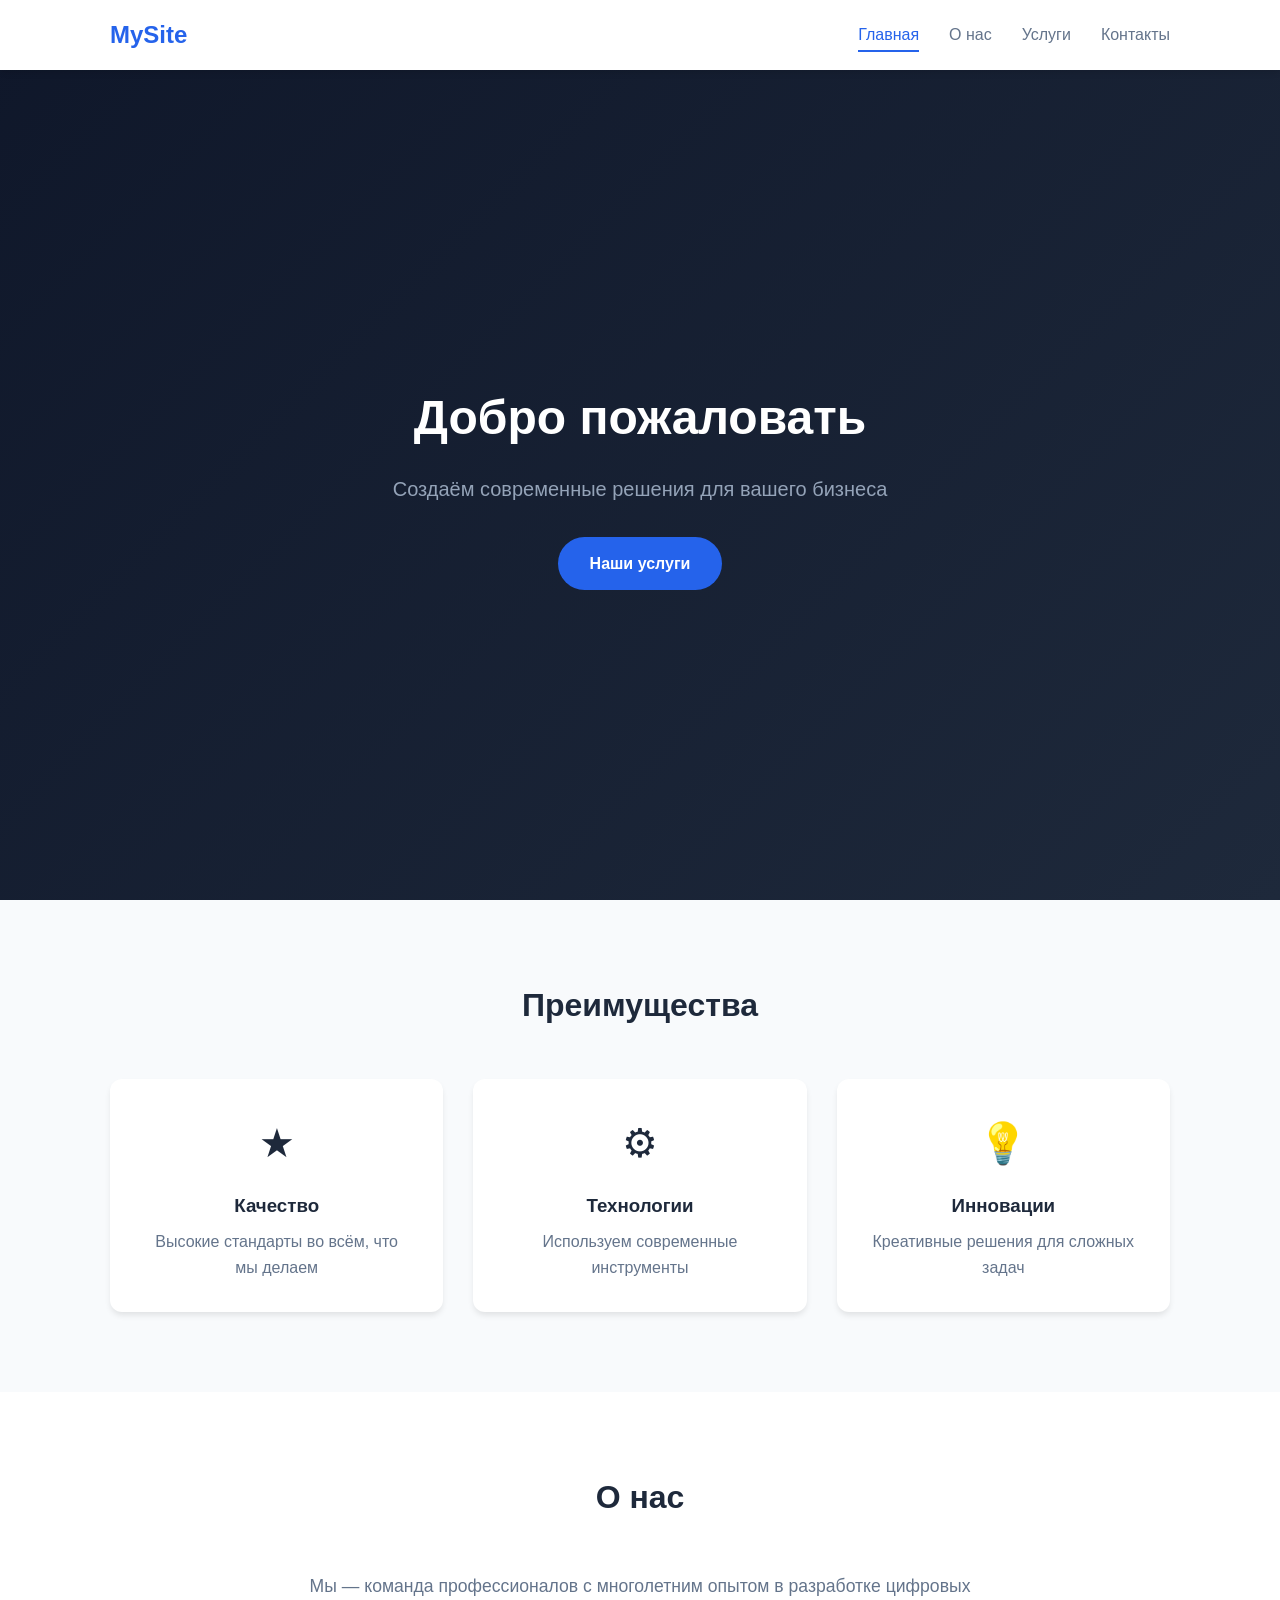
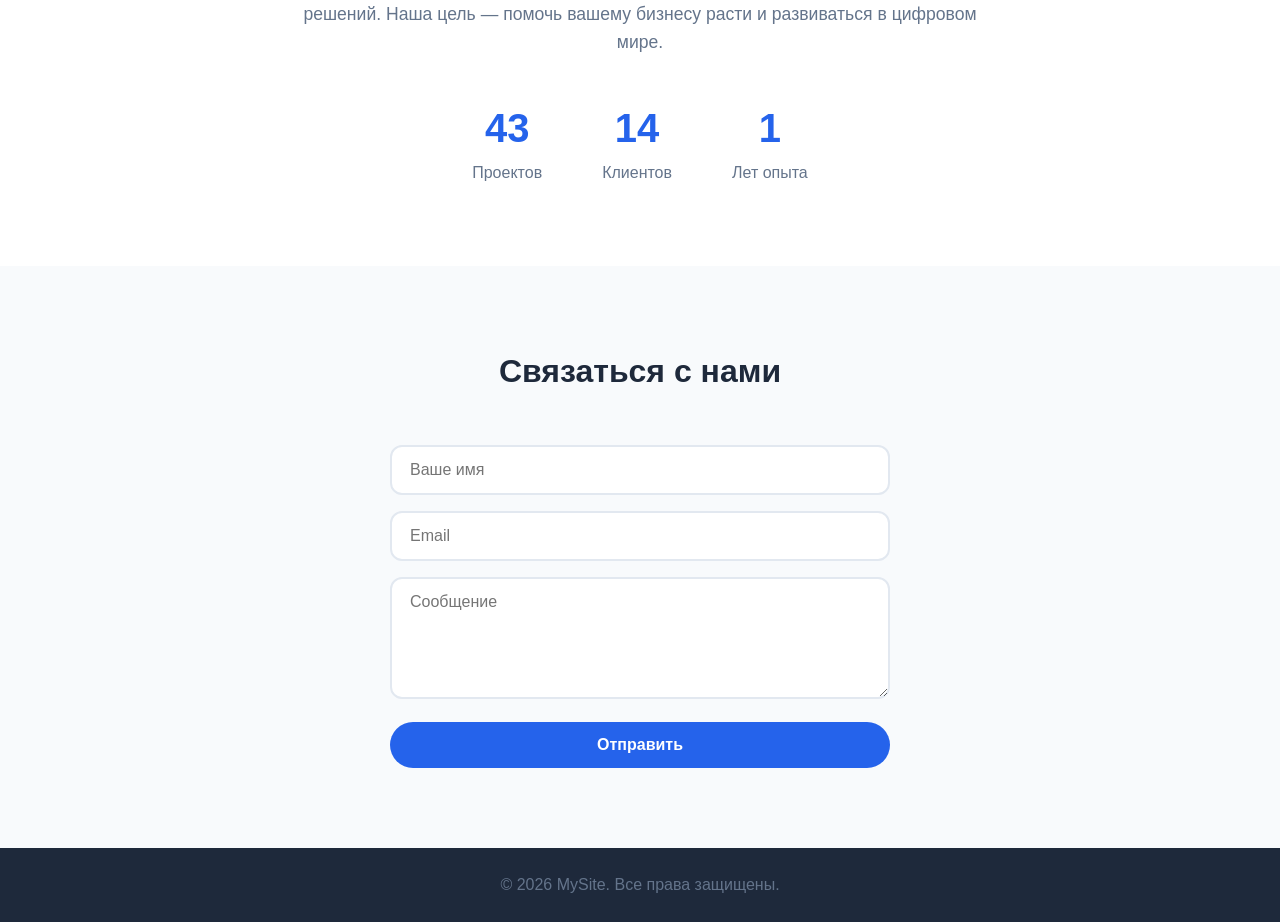
==== index.html @ dabc4416 "Создать структуру сайта: HTML, CSS, JS" ====
<!DOCTYPE html>
<html lang="ru">
<head>
    <meta charset="UTF-8">
    <meta name="viewport" content="width=device-width, initial-scale=1.0">
    <title>Мой сайт</title>
    <link rel="stylesheet" href="css/style.css">
</head>
<body>
    <!-- Шапка -->
    <header class="header">
        <div class="container">
            <a href="index.html" class="logo">MySite</a>
            <nav class="nav" id="nav">
                <a href="index.html" class="nav__link nav__link--active">Главная</a>
                <a href="about.html" class="nav__link">О нас</a>
                <a href="services.html" class="nav__link">Услуги</a>
                <a href="contact.html" class="nav__link">Контакты</a>
            </nav>
            <button class="burger" id="burger" aria-label="Меню">
                <span></span>
                <span></span>
                <span></span>
            </button>
        </div>
    </header>

    <!-- Главный экран -->
    <main>
        <section class="hero">
            <div class="container">
                <h1 class="hero__title">Добро пожаловать</h1>
                <p class="hero__subtitle">Создаём современные решения для вашего бизнеса</p>
                <a href="services.html" class="btn btn--primary">Наши услуги</a>
            </div>
        </section>

        <!-- Преимущества -->
        <section class="features section">
            <div class="container">
                <h2 class="section__title">Преимущества</h2>
                <div class="features__grid">
                    <div class="feature-card">
                        <div class="feature-card__icon">&#9733;</div>
                        <h3 class="feature-card__title">Качество</h3>
                        <p class="feature-card__text">Высокие стандарты во всём, что мы делаем</p>
                    </div>
                    <div class="feature-card">
                        <div class="feature-card__icon">&#9881;</div>
                        <h3 class="feature-card__title">Технологии</h3>
                        <p class="feature-card__text">Используем современные инструменты</p>
                    </div>
                    <div class="feature-card">
                        <div class="feature-card__icon">&#128161;</div>
                        <h3 class="feature-card__title">Инновации</h3>
                        <p class="feature-card__text">Креативные решения для сложных задач</p>
                    </div>
                </div>
            </div>
        </section>

        <!-- О нас -->
        <section class="about section">
            <div class="container">
                <h2 class="section__title">О нас</h2>
                <div class="about__content">
                    <p class="about__text">
                        Мы — команда профессионалов с многолетним опытом в разработке цифровых решений.
                        Наша цель — помочь вашему бизнесу расти и развиваться в цифровом мире.
                    </p>
                    <div class="stats">
                        <div class="stat">
                            <span class="stat__number" data-target="150">0</span>
                            <span class="stat__label">Проектов</span>
                        </div>
                        <div class="stat">
                            <span class="stat__number" data-target="50">0</span>
                            <span class="stat__label">Клиентов</span>
                        </div>
                        <div class="stat">
                            <span class="stat__number" data-target="5">0</span>
                            <span class="stat__label">Лет опыта</span>
                        </div>
                    </div>
                </div>
            </div>
        </section>

        <!-- Контакты -->
        <section class="contact section">
            <div class="container">
                <h2 class="section__title">Связаться с нами</h2>
                <form class="form" id="contactForm">
                    <div class="form__group">
                        <input type="text" class="form__input" placeholder="Ваше имя" required>
                    </div>
                    <div class="form__group">
                        <input type="email" class="form__input" placeholder="Email" required>
                    </div>
                    <div class="form__group">
                        <textarea class="form__input form__input--textarea" placeholder="Сообщение" rows="5" required></textarea>
                    </div>
                    <button type="submit" class="btn btn--primary">Отправить</button>
                </form>
            </div>
        </section>
    </main>

    <!-- Подвал -->
    <footer class="footer">
        <div class="container">
            <p class="footer__text">&copy; 2026 MySite. Все права защищены.</p>
        </div>
    </footer>

    <script src="js/script.js"></script>
</body>
</html>
---- css/style.css ----
/* ===== Reset & Base ===== */
*,
*::before,
*::after {
    margin: 0;
    padding: 0;
    box-sizing: border-box;
}

:root {
    --color-primary: #2563eb;
    --color-primary-dark: #1d4ed8;
    --color-dark: #1e293b;
    --color-gray: #64748b;
    --color-light: #f8fafc;
    --color-white: #ffffff;
    --shadow: 0 4px 6px -1px rgba(0, 0, 0, 0.1);
    --shadow-lg: 0 10px 15px -3px rgba(0, 0, 0, 0.1);
    --radius: 12px;
    --transition: 0.3s ease;
}

html {
    scroll-behavior: smooth;
}

body {
    font-family: -apple-system, BlinkMacSystemFont, 'Segoe UI', Roboto, sans-serif;
    color: var(--color-dark);
    line-height: 1.6;
    background: var(--color-white);
}

.container {
    max-width: 1100px;
    margin: 0 auto;
    padding: 0 20px;
}

a {
    text-decoration: none;
    color: inherit;
}

ul {
    list-style: none;
}

img {
    max-width: 100%;
}

/* ===== Header ===== */
.header {
    position: fixed;
    top: 0;
    left: 0;
    width: 100%;
    background: var(--color-white);
    box-shadow: var(--shadow);
    z-index: 1000;
}

.header .container {
    display: flex;
    align-items: center;
    justify-content: space-between;
    height: 70px;
}

.logo {
    font-size: 1.5rem;
    font-weight: 700;
    color: var(--color-primary);
}

.nav {
    display: flex;
    gap: 30px;
}

.nav__link {
    font-weight: 500;
    color: var(--color-gray);
    transition: color var(--transition);
    position: relative;
}

.nav__link:hover,
.nav__link--active {
    color: var(--color-primary);
}

.nav__link--active::after {
    content: '';
    position: absolute;
    bottom: -4px;
    left: 0;
    width: 100%;
    height: 2px;
    background: var(--color-primary);
}

/* Burger */
.burger {
    display: none;
    flex-direction: column;
    gap: 5px;
    background: none;
    border: none;
    cursor: pointer;
}

.burger span {
    width: 25px;
    height: 3px;
    background: var(--color-dark);
    border-radius: 2px;
    transition: var(--transition);
}

/* ===== Hero ===== */
.hero {
    min-height: 100vh;
    display: flex;
    align-items: center;
    background: linear-gradient(135deg, #0f172a 0%, #1e293b 100%);
    color: var(--color-white);
    text-align: center;
    padding-top: 70px;
}

.hero__title {
    font-size: 3rem;
    margin-bottom: 16px;
}

.hero__subtitle {
    font-size: 1.25rem;
    color: #94a3b8;
    margin-bottom: 32px;
}

/* ===== Buttons ===== */
.btn {
    display: inline-block;
    padding: 14px 32px;
    border-radius: 50px;
    font-weight: 600;
    font-size: 1rem;
    cursor: pointer;
    border: none;
    transition: var(--transition);
}

.btn--primary {
    background: var(--color-primary);
    color: var(--color-white);
}

.btn--primary:hover {
    background: var(--color-primary-dark);
    transform: translateY(-2px);
    box-shadow: var(--shadow-lg);
}

/* ===== Section ===== */
.section {
    padding: 80px 0;
}

.section__title {
    text-align: center;
    font-size: 2rem;
    margin-bottom: 48px;
}

/* ===== Features ===== */
.features {
    background: var(--color-light);
}

.features__grid {
    display: grid;
    grid-template-columns: repeat(auto-fit, minmax(280px, 1fr));
    gap: 30px;
}

.feature-card {
    background: var(--color-white);
    padding: 32px;
    border-radius: var(--radius);
    box-shadow: var(--shadow);
    text-align: center;
    transition: var(--transition);
}

.feature-card:hover {
    transform: translateY(-5px);
    box-shadow: var(--shadow-lg);
}

.feature-card__icon {
    font-size: 2.5rem;
    margin-bottom: 16px;
}

.feature-card__title {
    margin-bottom: 8px;
}

.feature-card__text {
    color: var(--color-gray);
}

/* ===== About ===== */
.about__content {
    text-align: center;
    max-width: 700px;
    margin: 0 auto;
}

.about__text {
    font-size: 1.1rem;
    color: var(--color-gray);
    margin-bottom: 40px;
}

.stats {
    display: flex;
    justify-content: center;
    gap: 60px;
}

.stat {
    text-align: center;
}

.stat__number {
    display: block;
    font-size: 2.5rem;
    font-weight: 700;
    color: var(--color-primary);
}

.stat__label {
    color: var(--color-gray);
}

/* ===== Form ===== */
.contact {
    background: var(--color-light);
}

.form {
    max-width: 500px;
    margin: 0 auto;
    display: flex;
    flex-direction: column;
    gap: 16px;
}

.form__input {
    width: 100%;
    padding: 14px 18px;
    border: 2px solid #e2e8f0;
    border-radius: var(--radius);
    font-size: 1rem;
    transition: var(--transition);
    font-family: inherit;
}

.form__input:focus {
    outline: none;
    border-color: var(--color-primary);
    box-shadow: 0 0 0 3px rgba(37, 99, 235, 0.1);
}

.form__input--textarea {
    resize: vertical;
}

/* ===== Footer ===== */
.footer {
    background: var(--color-dark);
    color: var(--color-gray);
    text-align: center;
    padding: 24px 0;
}

/* ===== Page Hero (inner pages) ===== */
.page-hero {
    min-height: 40vh;
    display: flex;
    align-items: center;
    background: linear-gradient(135deg, #0f172a 0%, #1e293b 100%);
    color: var(--color-white);
    text-align: center;
    padding-top: 70px;
}

.page-hero h1 {
    font-size: 2.5rem;
    margin-bottom: 12px;
}

.page-hero p {
    font-size: 1.15rem;
    color: #94a3b8;
}

/* ===== Responsive ===== */
@media (max-width: 768px) {
    .burger {
        display: flex;
    }

    .nav {
        position: fixed;
        top: 70px;
        left: 0;
        width: 100%;
        background: var(--color-white);
        flex-direction: column;
        align-items: center;
        padding: 20px;
        box-shadow: var(--shadow);
        transform: translateY(-150%);
        transition: transform var(--transition);
    }

    .nav--active {
        transform: translateY(0);
    }

    .hero__title {
        font-size: 2rem;
    }

    .stats {
        gap: 30px;
    }

    .stat__number {
        font-size: 2rem;
    }
}
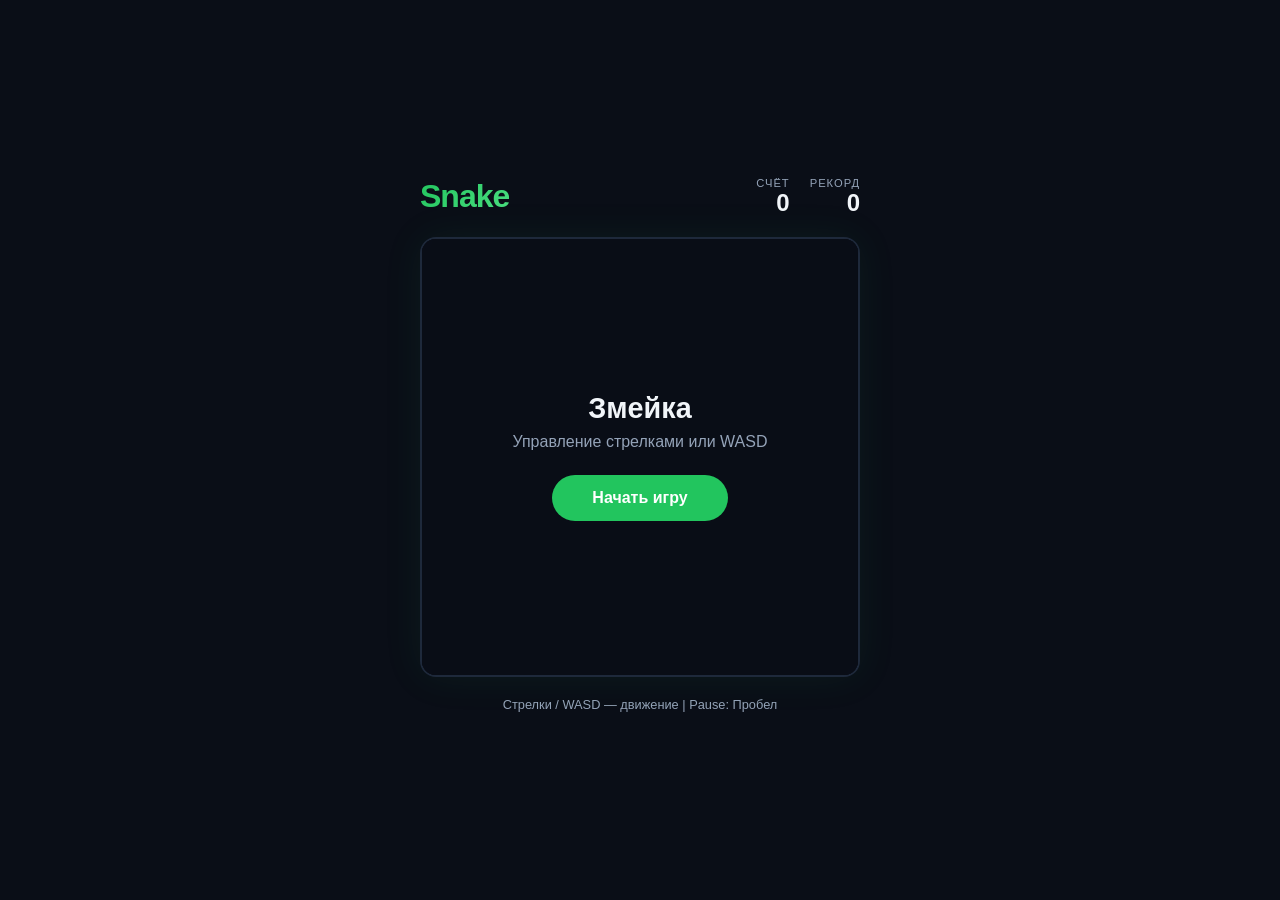
==== commit 2ddebeef: "Переделать сайт: игра Змейка на Canvas" ====
--- a/index.html
+++ b/index.html
@@ -3,115 +3,48 @@
 <head>
     <meta charset="UTF-8">
     <meta name="viewport" content="width=device-width, initial-scale=1.0">
-    <title>Мой сайт</title>
+    <title>Snake Game</title>
     <link rel="stylesheet" href="css/style.css">
 </head>
 <body>
-    <!-- Шапка -->
-    <header class="header">
-        <div class="container">
-            <a href="index.html" class="logo">MySite</a>
-            <nav class="nav" id="nav">
-                <a href="index.html" class="nav__link nav__link--active">Главная</a>
-                <a href="about.html" class="nav__link">О нас</a>
-                <a href="services.html" class="nav__link">Услуги</a>
-                <a href="contact.html" class="nav__link">Контакты</a>
-            </nav>
-            <button class="burger" id="burger" aria-label="Меню">
-                <span></span>
-                <span></span>
-                <span></span>
-            </button>
-        </div>
-    </header>
-
-    <!-- Главный экран -->
-    <main>
-        <section class="hero">
-            <div class="container">
-                <h1 class="hero__title">Добро пожаловать</h1>
-                <p class="hero__subtitle">Создаём современные решения для вашего бизнеса</p>
-                <a href="services.html" class="btn btn--primary">Наши услуги</a>
-            </div>
-        </section>
-
-        <!-- Преимущества -->
-        <section class="features section">
-            <div class="container">
-                <h2 class="section__title">Преимущества</h2>
-                <div class="features__grid">
-                    <div class="feature-card">
-                        <div class="feature-card__icon">&#9733;</div>
-                        <h3 class="feature-card__title">Качество</h3>
-                        <p class="feature-card__text">Высокие стандарты во всём, что мы делаем</p>
-                    </div>
-                    <div class="feature-card">
-                        <div class="feature-card__icon">&#9881;</div>
-                        <h3 class="feature-card__title">Технологии</h3>
-                        <p class="feature-card__text">Используем современные инструменты</p>
-                    </div>
-                    <div class="feature-card">
-                        <div class="feature-card__icon">&#128161;</div>
-                        <h3 class="feature-card__title">Инновации</h3>
-                        <p class="feature-card__text">Креативные решения для сложных задач</p>
-                    </div>
+    <div class="game-container">
+        <header class="header">
+            <h1 class="title">Snake</h1>
+            <div class="score-board">
+                <div class="score-item">
+                    <span class="score-label">Счёт</span>
+                    <span class="score-value" id="score">0</span>
+                </div>
+                <div class="score-item">
+                    <span class="score-label">Рекорд</span>
+                    <span class="score-value" id="highScore">0</span>
                 </div>
             </div>
-        </section>
+        </header>
 
-        <!-- О нас -->
-        <section class="about section">
-            <div class="container">
-                <h2 class="section__title">О нас</h2>
-                <div class="about__content">
-                    <p class="about__text">
-                        Мы — команда профессионалов с многолетним опытом в разработке цифровых решений.
-                        Наша цель — помочь вашему бизнесу расти и развиваться в цифровом мире.
-                    </p>
-                    <div class="stats">
-                        <div class="stat">
-                            <span class="stat__number" data-target="150">0</span>
-                            <span class="stat__label">Проектов</span>
-                        </div>
-                        <div class="stat">
-                            <span class="stat__number" data-target="50">0</span>
-                            <span class="stat__label">Клиентов</span>
-                        </div>
-                        <div class="stat">
-                            <span class="stat__number" data-target="5">0</span>
-                            <span class="stat__label">Лет опыта</span>
-                        </div>
-                    </div>
+        <div class="game-wrapper">
+            <canvas id="gameCanvas" width="400" height="400"></canvas>
+
+            <div class="overlay" id="overlay">
+                <div class="overlay-content">
+                    <h2 id="overlayTitle">Змейка</h2>
+                    <p id="overlayText">Управление стрелками или WASD</p>
+                    <p id="finalScore" class="final-score" style="display:none;"></p>
+                    <button class="btn btn--start" id="startBtn">Начать игру</button>
                 </div>
             </div>
-        </section>
+        </div>
 
-        <!-- Контакты -->
-        <section class="contact section">
-            <div class="container">
-                <h2 class="section__title">Связаться с нами</h2>
-                <form class="form" id="contactForm">
-                    <div class="form__group">
-                        <input type="text" class="form__input" placeholder="Ваше имя" required>
-                    </div>
-                    <div class="form__group">
-                        <input type="email" class="form__input" placeholder="Email" required>
-                    </div>
-                    <div class="form__group">
-                        <textarea class="form__input form__input--textarea" placeholder="Сообщение" rows="5" required></textarea>
-                    </div>
-                    <button type="submit" class="btn btn--primary">Отправить</button>
-                </form>
+        <div class="controls">
+            <p class="controls__hint">Стрелки / WASD — движение | Pause: Пробел</p>
+            <div class="mobile-controls">
+                <button class="ctrl-btn" data-dir="up">▲</button>
+                <button class="ctrl-btn" data-dir="down">▼</button>
+                <button class="ctrl-btn" data-dir="left">◀</button>
+                <button class="ctrl-btn" data-dir="right">▶</button>
             </div>
-        </section>
-    </main>
-
-    <!-- Подвал -->
-    <footer class="footer">
-        <div class="container">
-            <p class="footer__text">&copy; 2026 MySite. Все права защищены.</p>
         </div>
-    </footer>
+    </div>
 
     <script src="js/script.js"></script>
 </body>
--- a/css/style.css
+++ b/css/style.css
@@ -8,340 +8,231 @@
 }
 
 :root {
-    --color-primary: #2563eb;
-    --color-primary-dark: #1d4ed8;
-    --color-dark: #1e293b;
-    --color-gray: #64748b;
-    --color-light: #f8fafc;
-    --color-white: #ffffff;
-    --shadow: 0 4px 6px -1px rgba(0, 0, 0, 0.1);
-    --shadow-lg: 0 10px 15px -3px rgba(0, 0, 0, 0.1);
-    --radius: 12px;
-    --transition: 0.3s ease;
-}
-
-html {
-    scroll-behavior: smooth;
+    --bg: #0a0e17;
+    --bg-card: #111827;
+    --accent: #22c55e;
+    --accent-glow: rgba(34, 197, 94, 0.4);
+    --accent-dark: #16a34a;
+    --food: #ef4444;
+    --food-glow: rgba(239, 68, 68, 0.4);
+    --text: #f1f5f9;
+    --text-muted: #94a3b8;
+    --border: #1e293b;
+    --grid: rgba(255, 255, 255, 0.03);
+    --radius: 16px;
+}
+
+html, body {
+    height: 100%;
 }
 
 body {
     font-family: -apple-system, BlinkMacSystemFont, 'Segoe UI', Roboto, sans-serif;
-    color: var(--color-dark);
-    line-height: 1.6;
-    background: var(--color-white);
-}
-
-.container {
-    max-width: 1100px;
-    margin: 0 auto;
-    padding: 0 20px;
-}
-
-a {
-    text-decoration: none;
-    color: inherit;
-}
-
-ul {
-    list-style: none;
-}
-
-img {
-    max-width: 100%;
+    background: var(--bg);
+    color: var(--text);
+    display: flex;
+    justify-content: center;
+    align-items: center;
+    min-height: 100vh;
+    overflow: hidden;
+}
+
+/* ===== Game Container ===== */
+.game-container {
+    width: 100%;
+    max-width: 480px;
+    padding: 20px;
 }
 
 /* ===== Header ===== */
 .header {
-    position: fixed;
-    top: 0;
-    left: 0;
-    width: 100%;
-    background: var(--color-white);
-    box-shadow: var(--shadow);
-    z-index: 1000;
-}
-
-.header .container {
-    display: flex;
-    align-items: center;
+    display: flex;
     justify-content: space-between;
-    height: 70px;
-}
-
-.logo {
+    align-items: center;
+    margin-bottom: 20px;
+}
+
+.title {
+    font-size: 2rem;
+    font-weight: 800;
+    background: linear-gradient(135deg, var(--accent), #4ade80);
+    -webkit-background-clip: text;
+    -webkit-text-fill-color: transparent;
+    background-clip: text;
+    letter-spacing: -1px;
+}
+
+.score-board {
+    display: flex;
+    gap: 20px;
+}
+
+.score-item {
+    display: flex;
+    flex-direction: column;
+    align-items: flex-end;
+}
+
+.score-label {
+    font-size: 0.7rem;
+    text-transform: uppercase;
+    letter-spacing: 1px;
+    color: var(--text-muted);
+}
+
+.score-value {
     font-size: 1.5rem;
     font-weight: 700;
-    color: var(--color-primary);
-}
-
-.nav {
-    display: flex;
-    gap: 30px;
-}
-
-.nav__link {
-    font-weight: 500;
-    color: var(--color-gray);
-    transition: color var(--transition);
+    font-variant-numeric: tabular-nums;
+}
+
+/* ===== Game Wrapper ===== */
+.game-wrapper {
     position: relative;
-}
-
-.nav__link:hover,
-.nav__link--active {
-    color: var(--color-primary);
-}
-
-.nav__link--active::after {
-    content: '';
+    border-radius: var(--radius);
+    overflow: hidden;
+    border: 2px solid var(--border);
+    box-shadow: 0 0 40px rgba(34, 197, 94, 0.08);
+}
+
+canvas {
+    display: block;
+    width: 100%;
+    background: var(--bg);
+    image-rendering: pixelated;
+}
+
+/* ===== Overlay ===== */
+.overlay {
     position: absolute;
-    bottom: -4px;
-    left: 0;
-    width: 100%;
-    height: 2px;
-    background: var(--color-primary);
-}
-
-/* Burger */
-.burger {
-    display: none;
-    flex-direction: column;
-    gap: 5px;
-    background: none;
+    inset: 0;
+    background: rgba(10, 14, 23, 0.92);
+    display: flex;
+    align-items: center;
+    justify-content: center;
+    backdrop-filter: blur(4px);
+    transition: opacity 0.3s ease;
+}
+
+.overlay.hidden {
+    opacity: 0;
+    pointer-events: none;
+}
+
+.overlay-content {
+    text-align: center;
+    padding: 40px;
+}
+
+.overlay-content h2 {
+    font-size: 1.8rem;
+    margin-bottom: 8px;
+}
+
+.overlay-content p {
+    color: var(--text-muted);
+    margin-bottom: 24px;
+}
+
+.final-score {
+    font-size: 1.2rem !important;
+    color: var(--accent) !important;
+    font-weight: 600 !important;
+    margin-bottom: 20px !important;
+}
+
+/* ===== Buttons ===== */
+.btn {
+    padding: 14px 40px;
+    border-radius: 50px;
+    font-size: 1rem;
+    font-weight: 600;
     border: none;
     cursor: pointer;
-}
-
-.burger span {
-    width: 25px;
-    height: 3px;
-    background: var(--color-dark);
-    border-radius: 2px;
-    transition: var(--transition);
-}
-
-/* ===== Hero ===== */
-.hero {
-    min-height: 100vh;
-    display: flex;
-    align-items: center;
-    background: linear-gradient(135deg, #0f172a 0%, #1e293b 100%);
-    color: var(--color-white);
+    transition: all 0.2s ease;
+}
+
+.btn--start {
+    background: var(--accent);
+    color: #fff;
+}
+
+.btn--start:hover {
+    background: var(--accent-dark);
+    transform: translateY(-2px);
+    box-shadow: 0 6px 20px var(--accent-glow);
+}
+
+/* ===== Controls ===== */
+.controls {
+    margin-top: 20px;
     text-align: center;
-    padding-top: 70px;
-}
-
-.hero__title {
-    font-size: 3rem;
-    margin-bottom: 16px;
-}
-
-.hero__subtitle {
-    font-size: 1.25rem;
-    color: #94a3b8;
-    margin-bottom: 32px;
-}
-
-/* ===== Buttons ===== */
-.btn {
-    display: inline-block;
-    padding: 14px 32px;
-    border-radius: 50px;
-    font-weight: 600;
-    font-size: 1rem;
+}
+
+.controls__hint {
+    font-size: 0.8rem;
+    color: var(--text-muted);
+    margin-bottom: 12px;
+}
+
+.mobile-controls {
+    display: none;
+    grid-template-areas:
+        ". up ."
+        "left . right"
+        ". down .";
+    grid-template-columns: repeat(3, 60px);
+    grid-template-rows: repeat(3, 60px);
+    gap: 6px;
+    justify-content: center;
+}
+
+.ctrl-btn {
+    width: 60px;
+    height: 60px;
+    border-radius: 12px;
+    border: 1px solid var(--border);
+    background: var(--bg-card);
+    color: var(--text);
+    font-size: 1.2rem;
     cursor: pointer;
-    border: none;
-    transition: var(--transition);
-}
-
-.btn--primary {
-    background: var(--color-primary);
-    color: var(--color-white);
-}
-
-.btn--primary:hover {
-    background: var(--color-primary-dark);
-    transform: translateY(-2px);
-    box-shadow: var(--shadow-lg);
-}
-
-/* ===== Section ===== */
-.section {
-    padding: 80px 0;
-}
-
-.section__title {
-    text-align: center;
-    font-size: 2rem;
-    margin-bottom: 48px;
-}
-
-/* ===== Features ===== */
-.features {
-    background: var(--color-light);
-}
-
-.features__grid {
-    display: grid;
-    grid-template-columns: repeat(auto-fit, minmax(280px, 1fr));
-    gap: 30px;
-}
-
-.feature-card {
-    background: var(--color-white);
-    padding: 32px;
-    border-radius: var(--radius);
-    box-shadow: var(--shadow);
-    text-align: center;
-    transition: var(--transition);
-}
-
-.feature-card:hover {
-    transform: translateY(-5px);
-    box-shadow: var(--shadow-lg);
-}
-
-.feature-card__icon {
-    font-size: 2.5rem;
-    margin-bottom: 16px;
-}
-
-.feature-card__title {
-    margin-bottom: 8px;
-}
-
-.feature-card__text {
-    color: var(--color-gray);
-}
-
-/* ===== About ===== */
-.about__content {
-    text-align: center;
-    max-width: 700px;
-    margin: 0 auto;
-}
-
-.about__text {
-    font-size: 1.1rem;
-    color: var(--color-gray);
-    margin-bottom: 40px;
-}
-
-.stats {
-    display: flex;
-    justify-content: center;
-    gap: 60px;
-}
-
-.stat {
-    text-align: center;
-}
-
-.stat__number {
-    display: block;
-    font-size: 2.5rem;
+    display: flex;
+    align-items: center;
+    justify-content: center;
+    transition: background 0.15s;
+    -webkit-tap-highlight-color: transparent;
+    user-select: none;
+}
+
+.ctrl-btn:active {
+    background: var(--border);
+}
+
+.ctrl-btn[data-dir="up"]    { grid-area: up; }
+.ctrl-btn[data-dir="down"]  { grid-area: down; }
+.ctrl-btn[data-dir="left"]  { grid-area: left; }
+.ctrl-btn[data-dir="right"] { grid-area: right; }
+
+@media (hover: none) and (pointer: coarse) {
+    .mobile-controls {
+        display: grid;
+    }
+    .controls__hint {
+        display: none;
+    }
+}
+
+/* ===== Score popup ===== */
+.score-popup {
+    position: absolute;
+    font-size: 0.9rem;
     font-weight: 700;
-    color: var(--color-primary);
-}
-
-.stat__label {
-    color: var(--color-gray);
-}
-
-/* ===== Form ===== */
-.contact {
-    background: var(--color-light);
-}
-
-.form {
-    max-width: 500px;
-    margin: 0 auto;
-    display: flex;
-    flex-direction: column;
-    gap: 16px;
-}
-
-.form__input {
-    width: 100%;
-    padding: 14px 18px;
-    border: 2px solid #e2e8f0;
-    border-radius: var(--radius);
-    font-size: 1rem;
-    transition: var(--transition);
-    font-family: inherit;
-}
-
-.form__input:focus {
-    outline: none;
-    border-color: var(--color-primary);
-    box-shadow: 0 0 0 3px rgba(37, 99, 235, 0.1);
-}
-
-.form__input--textarea {
-    resize: vertical;
-}
-
-/* ===== Footer ===== */
-.footer {
-    background: var(--color-dark);
-    color: var(--color-gray);
-    text-align: center;
-    padding: 24px 0;
-}
-
-/* ===== Page Hero (inner pages) ===== */
-.page-hero {
-    min-height: 40vh;
-    display: flex;
-    align-items: center;
-    background: linear-gradient(135deg, #0f172a 0%, #1e293b 100%);
-    color: var(--color-white);
-    text-align: center;
-    padding-top: 70px;
-}
-
-.page-hero h1 {
-    font-size: 2.5rem;
-    margin-bottom: 12px;
-}
-
-.page-hero p {
-    font-size: 1.15rem;
-    color: #94a3b8;
-}
-
-/* ===== Responsive ===== */
-@media (max-width: 768px) {
-    .burger {
-        display: flex;
-    }
-
-    .nav {
-        position: fixed;
-        top: 70px;
-        left: 0;
-        width: 100%;
-        background: var(--color-white);
-        flex-direction: column;
-        align-items: center;
-        padding: 20px;
-        box-shadow: var(--shadow);
-        transform: translateY(-150%);
-        transition: transform var(--transition);
-    }
-
-    .nav--active {
-        transform: translateY(0);
-    }
-
-    .hero__title {
-        font-size: 2rem;
-    }
-
-    .stats {
-        gap: 30px;
-    }
-
-    .stat__number {
-        font-size: 2rem;
-    }
-}
+    color: var(--accent);
+    pointer-events: none;
+    animation: popUp 0.8s ease forwards;
+}
+
+@keyframes popUp {
+    0%   { opacity: 1; transform: translateY(0); }
+    100% { opacity: 0; transform: translateY(-30px); }
+}
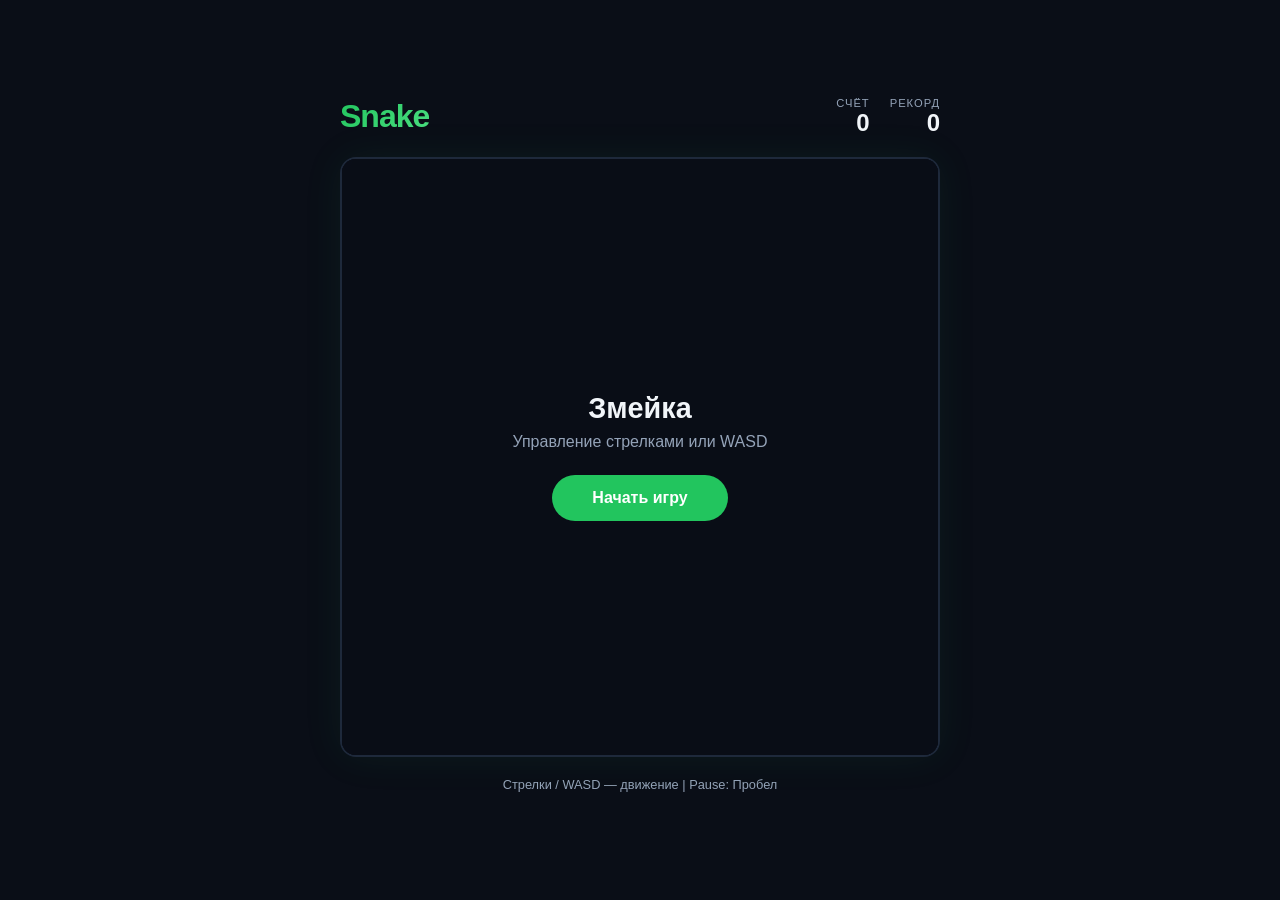
==== commit 726bfc89: "Увеличить игровое поле: canvas 400x400 → 600x600, сетка 20x20 → 30x30" ====
--- a/index.html
+++ b/index.html
@@ -23,7 +23,7 @@
         </header>
 
         <div class="game-wrapper">
-            <canvas id="gameCanvas" width="400" height="400"></canvas>
+            <canvas id="gameCanvas" width="600" height="600"></canvas>
 
             <div class="overlay" id="overlay">
                 <div class="overlay-content">
--- a/css/style.css
+++ b/css/style.css
@@ -40,7 +40,7 @@
 /* ===== Game Container ===== */
 .game-container {
     width: 100%;
-    max-width: 480px;
+    max-width: 640px;
     padding: 20px;
 }
 
